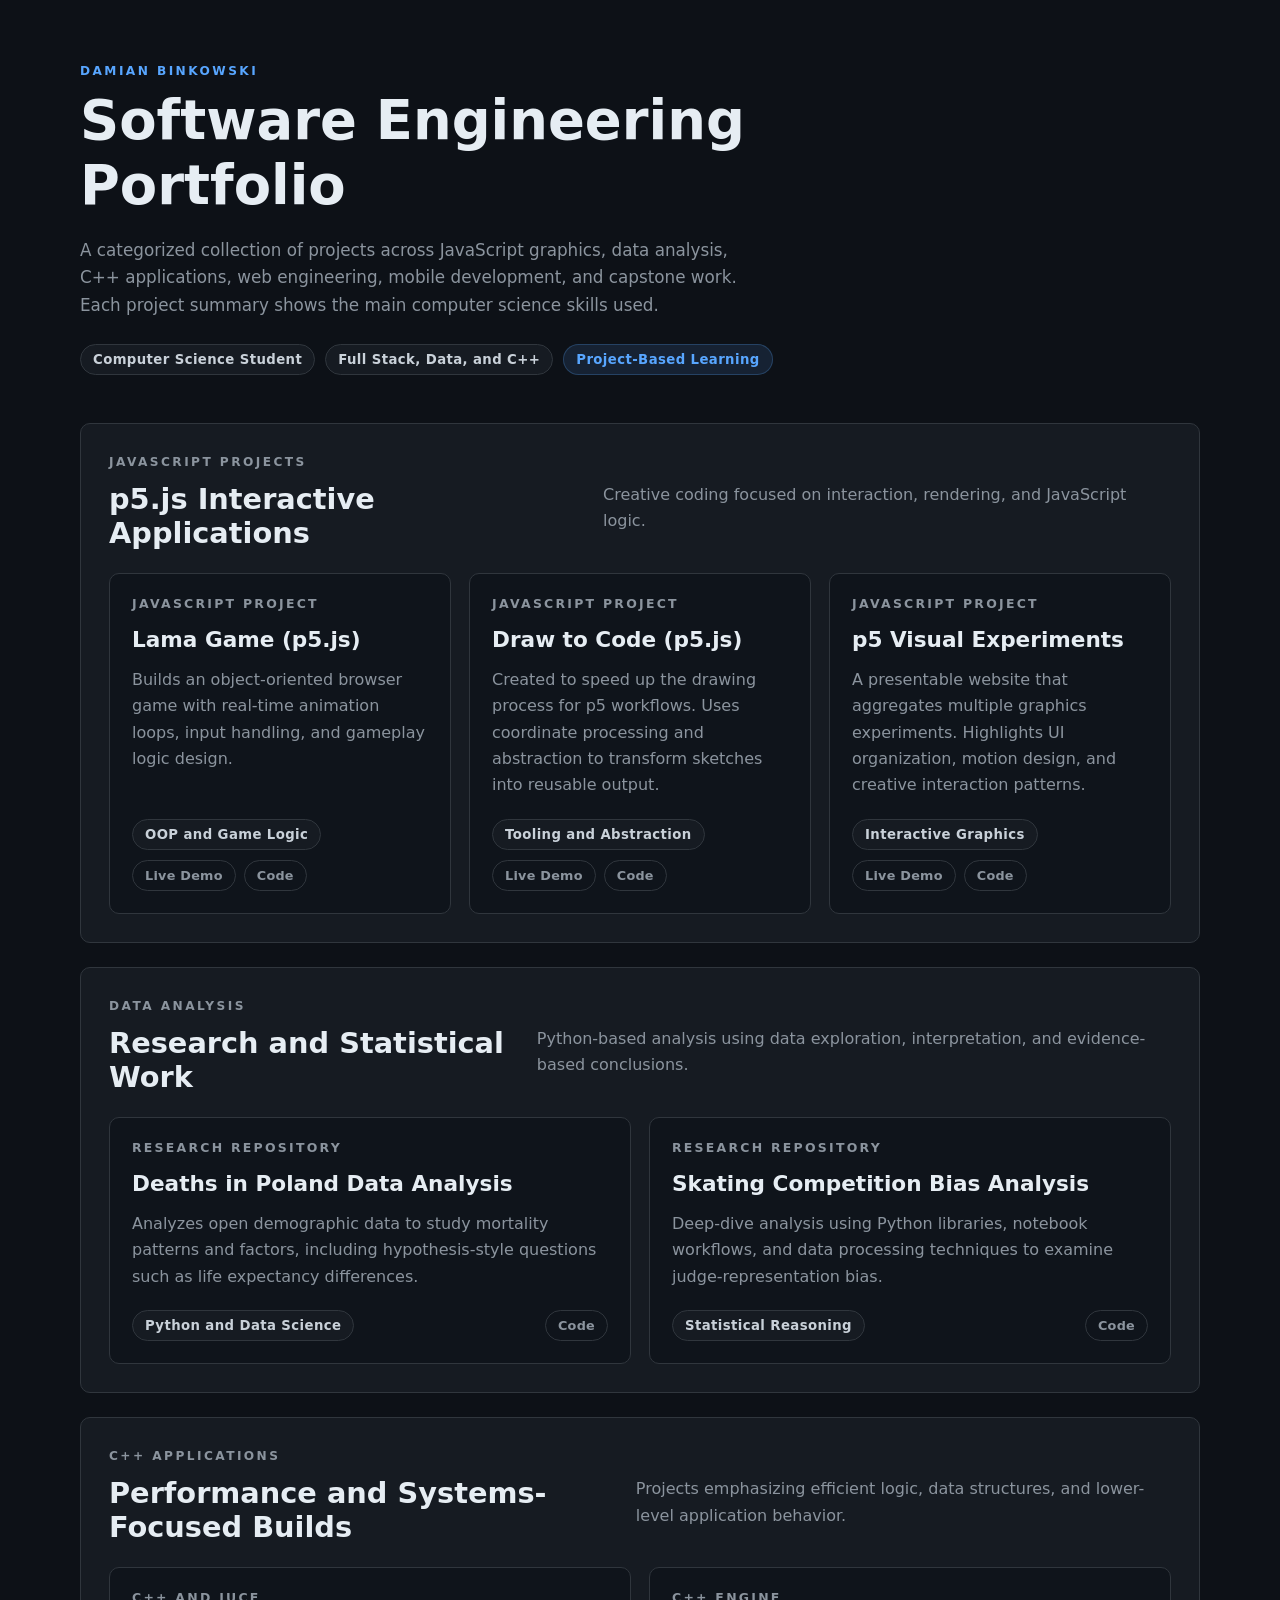
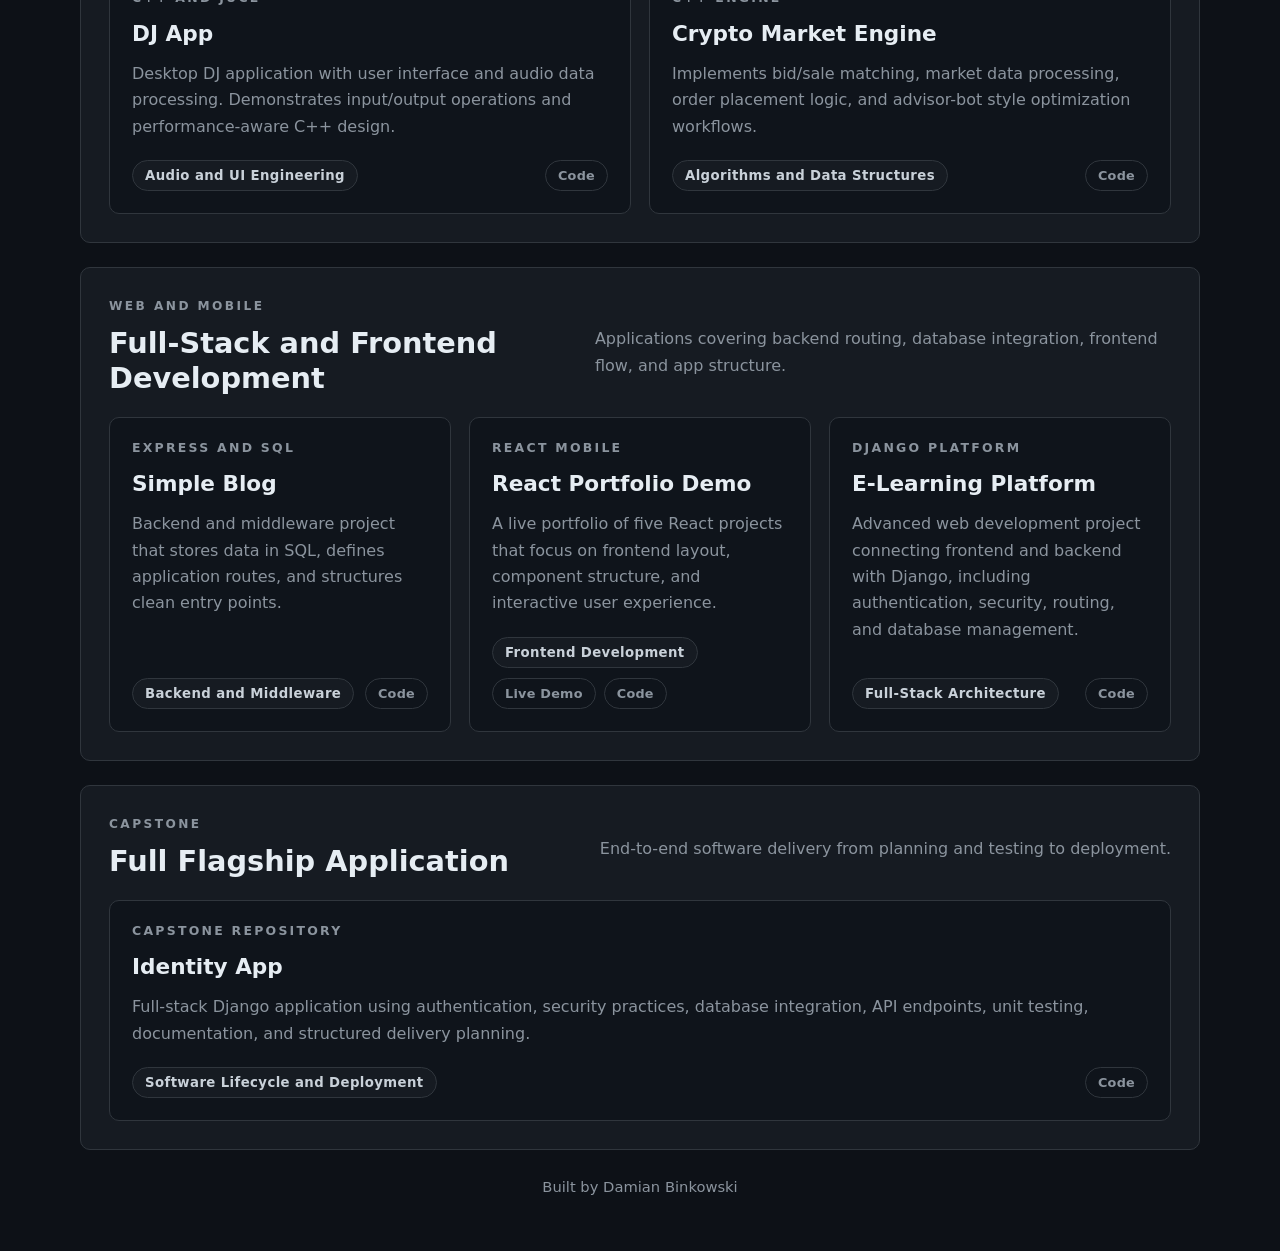
==== index.html @ cc0435a4 "Build portfolio homepage and clean project documentation" ====
<!DOCTYPE html>
<html lang="en">
<head>
	<meta charset="UTF-8" />
	<meta name="viewport" content="width=device-width, initial-scale=1.0" />
	<meta
		name="description"
		content="Portfolio of software projects by Damian Binkowski, with links and short skill-focused summaries."
	/>
	<title>Damian Binkowski | Portfolio</title>
	<link rel="stylesheet" href="styles.css" />
</head>
<body>
	<div class="site-shell">
		<header class="hero">
			<p class="eyebrow">Damian Binkowski</p>
			<h1>Software Engineering Portfolio</h1>
			<p class="hero-copy">
				A categorized collection of projects across JavaScript graphics, data analysis,
				C++ applications, web engineering, mobile development, and capstone work.
				Each project summary shows the main computer science skills used.
			</p>
			<div class="hero-meta">
				<span class="pill">Computer Science Student</span>
				<span class="pill">Full Stack, Data, and C++</span>
				<span class="pill pill-accent">Project-Based Learning</span>
			</div>
		</header>

		<main>
			<section class="section-block" id="javascript-projects">
				<div class="section-heading">
					<div>
						<p class="section-label">JavaScript Projects</p>
						<h2>p5.js Interactive Applications</h2>
					</div>
					<p>Creative coding focused on interaction, rendering, and JavaScript logic.</p>
				</div>

				<div class="project-grid">
					<article class="project-card">
						<span class="card-number">JavaScript Project</span>
						<h3>Lama Game (p5.js)</h3>
						<p>
							Builds an object-oriented browser game with real-time animation loops,
							input handling, and gameplay logic design.
						</p>
						<div class="card-footer">
							<span class="tag">OOP and Game Logic</span>
							<div class="card-actions">
								<a class="action-btn" href="https://dambinkowski.github.io/LamaGameP5/" target="_blank" rel="noopener noreferrer">Live Demo</a>
								<a class="action-btn" href="https://github.com/dambinkowski/LamaGameP5" target="_blank" rel="noopener noreferrer">Code</a>
							</div>
						</div>
					</article>

					<article class="project-card">
						<span class="card-number">JavaScript Project</span>
						<h3>Draw to Code (p5.js)</h3>
						<p>
							Created to speed up the drawing process for p5 workflows.
							Uses coordinate processing and abstraction to transform sketches into reusable output.
						</p>
						<div class="card-footer">
							<span class="tag">Tooling and Abstraction</span>
							<div class="card-actions">
								<a class="action-btn" href="https://dambinkowski.github.io/draw-to-codeP5/" target="_blank" rel="noopener noreferrer">Live Demo</a>
								<a class="action-btn" href="https://github.com/dambinkowski/draw-to-codeP5" target="_blank" rel="noopener noreferrer">Code</a>
							</div>
						</div>
					</article>

					<article class="project-card">
						<span class="card-number">JavaScript Project</span>
						<h3>p5 Visual Experiments</h3>
						<p>
							A presentable website that aggregates multiple graphics experiments.
							Highlights UI organization, motion design, and creative interaction patterns.
						</p>
						<div class="card-footer">
							<span class="tag">Interactive Graphics</span>
							<div class="card-actions">
								<a class="action-btn" href="https://dambinkowski.github.io/p5projects/?p=projects%2F1-mouse-follow-colors%2F" target="_blank" rel="noopener noreferrer">Live Demo</a>
								<a class="action-btn" href="https://github.com/dambinkowski/p5projects" target="_blank" rel="noopener noreferrer">Code</a>
							</div>
						</div>
					</article>
				</div>
			</section>

			<section class="section-block" id="data-analysis">
				<div class="section-heading">
					<div>
						<p class="section-label">Data Analysis</p>
						<h2>Research and Statistical Work</h2>
					</div>
					<p>Python-based analysis using data exploration, interpretation, and evidence-based conclusions.</p>
				</div>

				<div class="project-grid">
					<article class="project-card">
						<span class="card-number">Research Repository</span>
						<h3>Deaths in Poland Data Analysis</h3>
						<p>
							Analyzes open demographic data to study mortality patterns and factors,
							including hypothesis-style questions such as life expectancy differences.
						</p>
						<div class="card-footer">
							<span class="tag">Python and Data Science</span>
							<div class="card-actions">
								<a class="action-btn" href="https://github.com/dambinkowski/DjangoDataAnalysisDeathsInPoland" target="_blank" rel="noopener noreferrer">Code</a>
							</div>
						</div>
					</article>

					<article class="project-card">
						<span class="card-number">Research Repository</span>
						<h3>Skating Competition Bias Analysis</h3>
						<p>
							Deep-dive analysis using Python libraries, notebook workflows,
							and data processing techniques to examine judge-representation bias.
						</p>
						<div class="card-footer">
							<span class="tag">Statistical Reasoning</span>
							<div class="card-actions">
								<a class="action-btn" href="https://github.com/dambinkowski/SkatingCompetitionBiasAnalysis" target="_blank" rel="noopener noreferrer">Code</a>
							</div>
						</div>
					</article>
				</div>
			</section>

			<section class="section-block" id="cpp-apps">
				<div class="section-heading">
					<div>
						<p class="section-label">C++ Applications</p>
						<h2>Performance and Systems-Focused Builds</h2>
					</div>
					<p>Projects emphasizing efficient logic, data structures, and lower-level application behavior.</p>
				</div>

				<div class="project-grid">
					<article class="project-card">
						<span class="card-number">C++ and JUCE</span>
						<h3>DJ App</h3>
						<p>
							Desktop DJ application with user interface and audio data processing.
							Demonstrates input/output operations and performance-aware C++ design.
						</p>
						<div class="card-footer">
							<span class="tag">Audio and UI Engineering</span>
							<div class="card-actions">
								<a class="action-btn" href="https://github.com/dambinkowski/djapp" target="_blank" rel="noopener noreferrer">Code</a>
							</div>
						</div>
					</article>

					<article class="project-card">
						<span class="card-number">C++ Engine</span>
						<h3>Crypto Market Engine</h3>
						<p>
							Implements bid/sale matching, market data processing,
							order placement logic, and advisor-bot style optimization workflows.
						</p>
						<div class="card-footer">
							<span class="tag">Algorithms and Data Structures</span>
							<div class="card-actions">
								<a class="action-btn" href="https://github.com/dambinkowski/marketcryptoengine" target="_blank" rel="noopener noreferrer">Code</a>
							</div>
						</div>
					</article>
				</div>
			</section>

			<section class="section-block" id="web-mobile-projects">
				<div class="section-heading">
					<div>
						<p class="section-label">Web and Mobile</p>
						<h2>Full-Stack and Frontend Development</h2>
					</div>
					<p>Applications covering backend routing, database integration, frontend flow, and app structure.</p>
				</div>

				<div class="project-grid">
					<article class="project-card">
						<span class="card-number">Express and SQL</span>
						<h3>Simple Blog</h3>
						<p>
							Backend and middleware project that stores data in SQL,
							defines application routes, and structures clean entry points.
						</p>
						<div class="card-footer">
							<span class="tag">Backend and Middleware</span>
							<div class="card-actions">
								<a class="action-btn" href="https://github.com/dambinkowski/simple-blog" target="_blank" rel="noopener noreferrer">Code</a>
							</div>
						</div>
					</article>

					<article class="project-card">
						<span class="card-number">React Mobile</span>
						<h3>React Portfolio Demo</h3>
						<p>
							A live portfolio of five React projects that focus on frontend layout,
							component structure, and interactive user experience.
						</p>
						<div class="card-footer">
							<span class="tag">Frontend Development</span>
							<div class="card-actions">
								<a class="action-btn" href="https://dambinkowski.github.io/reactPortfolio/index.html" target="_blank" rel="noopener noreferrer">Live Demo</a>
								<a class="action-btn" href="https://github.com/dambinkowski/reactPortfolio" target="_blank" rel="noopener noreferrer">Code</a>
							</div>
						</div>
					</article>

					<article class="project-card">
						<span class="card-number">Django Platform</span>
						<h3>E-Learning Platform</h3>
						<p>
							Advanced web development project connecting frontend and backend with Django,
							including authentication, security, routing, and database management.
						</p>
						<div class="card-footer">
							<span class="tag">Full-Stack Architecture</span>
							<div class="card-actions">
								<a class="action-btn" href="https://github.com/dambinkowski/eplatform" target="_blank" rel="noopener noreferrer">Code</a>
							</div>
						</div>
					</article>
				</div>
			</section>

			<section class="section-block" id="capstone">
				<div class="section-heading">
					<div>
						<p class="section-label">Capstone</p>
						<h2>Full Flagship Application</h2>
					</div>
					<p>End-to-end software delivery from planning and testing to deployment.</p>
				</div>

				<div class="project-grid">
					<article class="project-card">
						<span class="card-number">Capstone Repository</span>
						<h3>Identity App</h3>
						<p>
							Full-stack Django application using authentication, security practices,
							database integration, API endpoints, unit testing, documentation,
							and structured delivery planning.
						</p>
						<div class="card-footer">
							<span class="tag">Software Lifecycle and Deployment</span>
							<div class="card-actions">
								<a class="action-btn" href="https://github.com/dambinkowski/IdentityApp" target="_blank" rel="noopener noreferrer">Code</a>
							</div>
						</div>
					</article>

				</div>
			</section>
		</main>

		<footer class="repo-footer">Built by Damian Binkowski</footer>
	</div>
</body>
</html>
---- styles.css ----
:root {
  --bg: #0d1117;
  --bg-soft: #161b22;
  --surface: #161b22;
  --surface-strong: #0f141b;
  --text: #c9d1d9;
  --heading: #e6edf3;
  --muted: #8b949e;
  --line: #30363d;
  --accent: #58a6ff;
  --accent-soft: rgba(88, 166, 255, 0.12);
  --success: #238636;
  --warning: #9e6a03;
  --shadow: none;
  --radius-xl: 12px;
  --radius-lg: 10px;
  --radius-md: 8px;
}

* {
  box-sizing: border-box;
}

html {
  scroll-behavior: smooth;
}

body {
  margin: 0;
  min-height: 100vh;
  color: var(--text);
  font-family: "Segoe UI", system-ui, sans-serif;
  background: var(--bg);
}

a {
  color: inherit;
}

.site-shell {
  width: min(1120px, calc(100% - 32px));
  margin: 0 auto;
  padding: 28px 0 56px;
}

.hero,
.page-hero {
  padding: 36px 0 24px;
}

.eyebrow,
.section-label,
.mini-label {
  margin: 0 0 10px;
  font-size: 0.76rem;
  font-weight: 700;
  letter-spacing: 0.2em;
  text-transform: uppercase;
  color: var(--accent);
}

.hero h1,
.page-hero h1,
.section-heading h2,
.content-card h2,
.content-card h3,
.project-card h3,
.preview-title,
.placeholder-box h3 {
  margin: 0;
  font-family: "Segoe UI", system-ui, sans-serif;
  font-weight: 600;
  line-height: 1.2;
  color: var(--heading);
}

.hero h1,
.page-hero h1 {
  max-width: 18ch;
  font-size: clamp(2.2rem, 5vw, 3.4rem);
}

.hero-copy,
.page-subtitle,
.section-heading p,
.content-card p,
.summary-box,
.placeholder-box p,
.project-card p,
.top-nav a {
  color: var(--muted);
  line-height: 1.65;
}

.hero-copy,
.page-subtitle {
  max-width: 62ch;
  margin: 18px 0 0;
  font-size: 1.05rem;
}

.hero-meta,
.meta-row,
.card-footer,
.inline-list,
.top-nav {
  display: flex;
  flex-wrap: wrap;
  gap: 10px;
}

.hero-meta,
.meta-row {
  margin-top: 24px;
}

.pill,
.tag,
.status {
  display: inline-flex;
  align-items: center;
  gap: 8px;
  padding: 7px 12px;
  border-radius: 999px;
  border: 1px solid var(--line);
  font-size: 0.83rem;
  font-weight: 700;
  letter-spacing: 0.03em;
}

.pill,
.tag {
  background: var(--surface);
}

.pill-accent,
.status.complete {
  color: var(--accent);
  background: var(--accent-soft);
  border-color: rgba(88, 166, 255, 0.24);
}

.status.building {
  background: rgba(158, 106, 3, 0.14);
  color: #d29922;
  border-color: rgba(210, 153, 34, 0.24);
}

.section-block,
.content-card,
.placeholder-box {
  margin-top: 24px;
  padding: 28px;
  border-radius: var(--radius-lg);
  border: 1px solid var(--line);
  background: var(--surface);
}

.section-heading {
  display: flex;
  justify-content: space-between;
  gap: 20px;
  align-items: end;
}

.section-heading h2 {
  font-size: 1.8rem;
}

.project-grid {
  display: grid;
  grid-template-columns: repeat(auto-fit, minmax(220px, 1fr));
  gap: 18px;
  margin-top: 22px;
}

.project-card {
  display: flex;
  flex-direction: column;
  justify-content: space-between;
  min-height: 220px;
  padding: 22px;
  text-decoration: none;
  border-radius: var(--radius-lg);
  border: 1px solid var(--line);
  background: var(--surface-strong);
  transform: translateY(0);
  transition: border-color 180ms ease, background 180ms ease;
}

.project-card:hover,
.project-card:focus-visible {
  border-color: var(--accent);
  background: #111821;
}

.card-number {
  font-size: 0.78rem;
  font-weight: 800;
  letter-spacing: 0.18em;
  text-transform: uppercase;
  color: var(--muted);
}

.project-card h3 {
  margin-top: 16px;
  font-size: 1.35rem;
}

.project-card p {
  margin: 14px 0 20px;
}

.card-footer {
  justify-content: space-between;
  align-items: center;
  margin-top: auto;
}

.card-actions {
  display: flex;
  flex-wrap: wrap;
  gap: 8px;
}

.action-btn {
  display: inline-flex;
  align-items: center;
  justify-content: center;
  padding: 7px 12px;
  border-radius: 999px;
  border: 1px solid var(--line);
  background: transparent;
  color: var(--muted);
  text-decoration: none;
  font-size: 0.8rem;
  font-weight: 700;
  letter-spacing: 0.02em;
  transition: border-color 160ms ease, color 160ms ease, background 160ms ease;
}

.action-btn:hover,
.action-btn:focus-visible {
  border-color: #ffffff;
  color: #ffffff;
  background: rgba(88, 166, 255, 0.1);
}

.project-card:hover .action-btn,
.project-card:focus-within .action-btn {
  border-color: rgba(88, 166, 255, 0.28);
  color: var(--accent);
  background: var(--accent-soft);
}

.project-card:hover .action-btn:hover,
.project-card:hover .action-btn:focus-visible,
.project-card:focus-within .action-btn:hover,
.project-card:focus-within .action-btn:focus-visible {
  border-color: #ffffff;
  color: #ffffff;
  background: rgba(88, 166, 255, 0.1);
}

.action-btn.is-disabled {
  opacity: 0.55;
  pointer-events: none;
}

.top-nav {
  margin-bottom: 14px;
}

.top-nav a {
  text-decoration: none;
  font-weight: 700;
  color: var(--accent);
}

.two-column {
  display: grid;
  grid-template-columns: 1.1fr 0.9fr;
  gap: 24px;
  margin-top: 24px;
}

.summary-box {
  padding: 22px;
  border-radius: var(--radius-lg);
  border: 1px solid var(--line);
  background: var(--surface-strong);
}

.summary-box ul,
.inline-list {
  margin: 14px 0 0;
  padding-left: 18px;
}

.summary-box li,
.inline-list li {
  margin-bottom: 10px;
  color: var(--muted);
}

.preview-panel {
  padding: 20px;
  border-radius: var(--radius-lg);
  background: var(--surface-strong);
  border: 1px solid var(--line);
}

.preview-title {
  font-size: 1.5rem;
  margin-bottom: 14px;
}

.preview-caption {
  margin: 0 0 16px;
  color: var(--muted);
}

.project-screenshot {
  width: 100%;
  max-width: 420px;
  height: auto;
  display: block;
  margin: 0 auto 14px;
  border-radius: var(--radius-md);
  border: 1px solid var(--line);
  background: #0d1117;
}

.snack-note {
  margin: 0 0 10px;
  color: var(--muted);
  font-size: 0.9rem;
}

.snack-embed {
  width: 100%;
  min-height: 620px;
  border: 1px solid var(--line);
  border-radius: var(--radius-md);
  background: #0d1117;
}

.mock-stage {
  display: grid;
  place-items: center;
  min-height: 340px;
  padding: 22px;
  border-radius: var(--radius-md);
  background: #0d1117;
  border: 1px solid var(--line);
  overflow: hidden;
}

.badge-preview {
  width: min(100%, 520px);
  min-height: 220px;
  padding: 28px;
  border-radius: var(--radius-md);
  background: #b91c1c;
  color: #fff;
  display: flex;
  flex-direction: column;
  justify-content: center;
}

.badge-preview .hello {
  font-size: clamp(2.6rem, 7vw, 4.8rem);
  font-weight: 900;
  letter-spacing: 0.04em;
  text-transform: uppercase;
}

.badge-preview .sub {
  margin-top: 4px;
  font-size: clamp(1rem, 3vw, 1.4rem);
  font-weight: 700;
  letter-spacing: 0.18em;
  text-transform: uppercase;
}

.name-strip {
  margin-top: 18px;
  padding: 20px;
  border-radius: var(--radius-md);
  background: #fff;
  color: #221d18;
  text-align: center;
  font-family: "Segoe UI", system-ui, sans-serif;
  font-size: clamp(2rem, 5vw, 3rem);
  font-weight: 700;
}

.board-preview {
  width: min(100%, 420px);
  aspect-ratio: 1;
  display: grid;
  grid-template-columns: repeat(3, 1fr);
  gap: 10px;
}

.board-cell {
  display: grid;
  place-items: center;
  border-radius: var(--radius-md);
  color: #fff;
  font-size: clamp(2rem, 8vw, 4rem);
  font-weight: 900;
}

.code-block {
  overflow-x: auto;
  margin-top: 20px;
  padding: 20px;
  border-radius: var(--radius-lg);
  border: 1px solid var(--line);
  background: #0d1117;
  color: var(--text);
}

.code-block pre {
  margin: 0;
  font-family: "SFMono-Regular", Consolas, "Liberation Mono", Menlo, monospace;
  font-size: 0.92rem;
  line-height: 1.65;
}

.placeholder-box {
  display: grid;
  gap: 14px;
}

.placeholder-box h3 {
  font-size: 2rem;
}

.repo-footer {
  margin-top: 28px;
  color: var(--muted);
  text-align: center;
  font-size: 0.92rem;
}

@media (max-width: 860px) {
  .site-shell {
    width: min(100% - 20px, 1120px);
    padding-top: 16px;
  }

  .hero,
  .page-hero,
  .section-block,
  .content-card,
  .placeholder-box {
    padding: 22px;
  }

  .two-column {
    grid-template-columns: 1fr;
  }

  .section-heading {
    align-items: start;
    flex-direction: column;
  }

  .card-footer {
    align-items: start;
  }
}
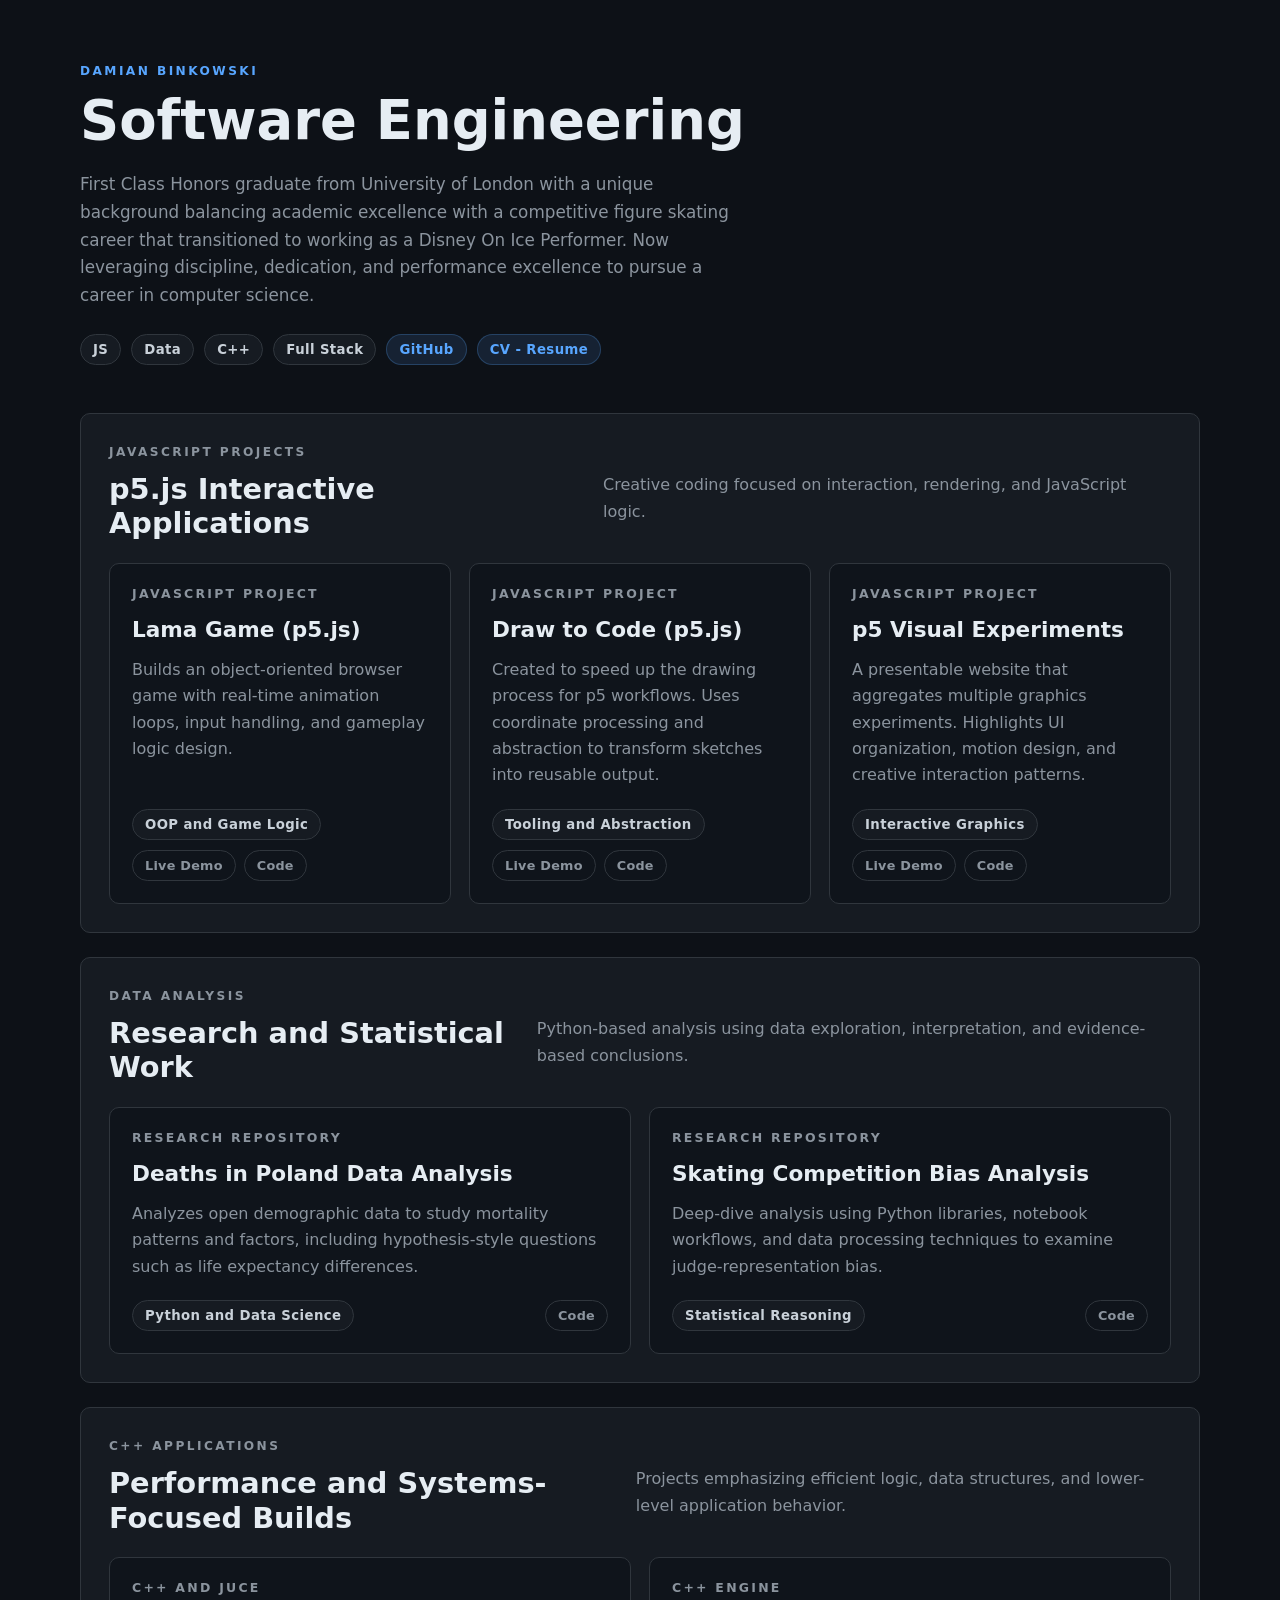
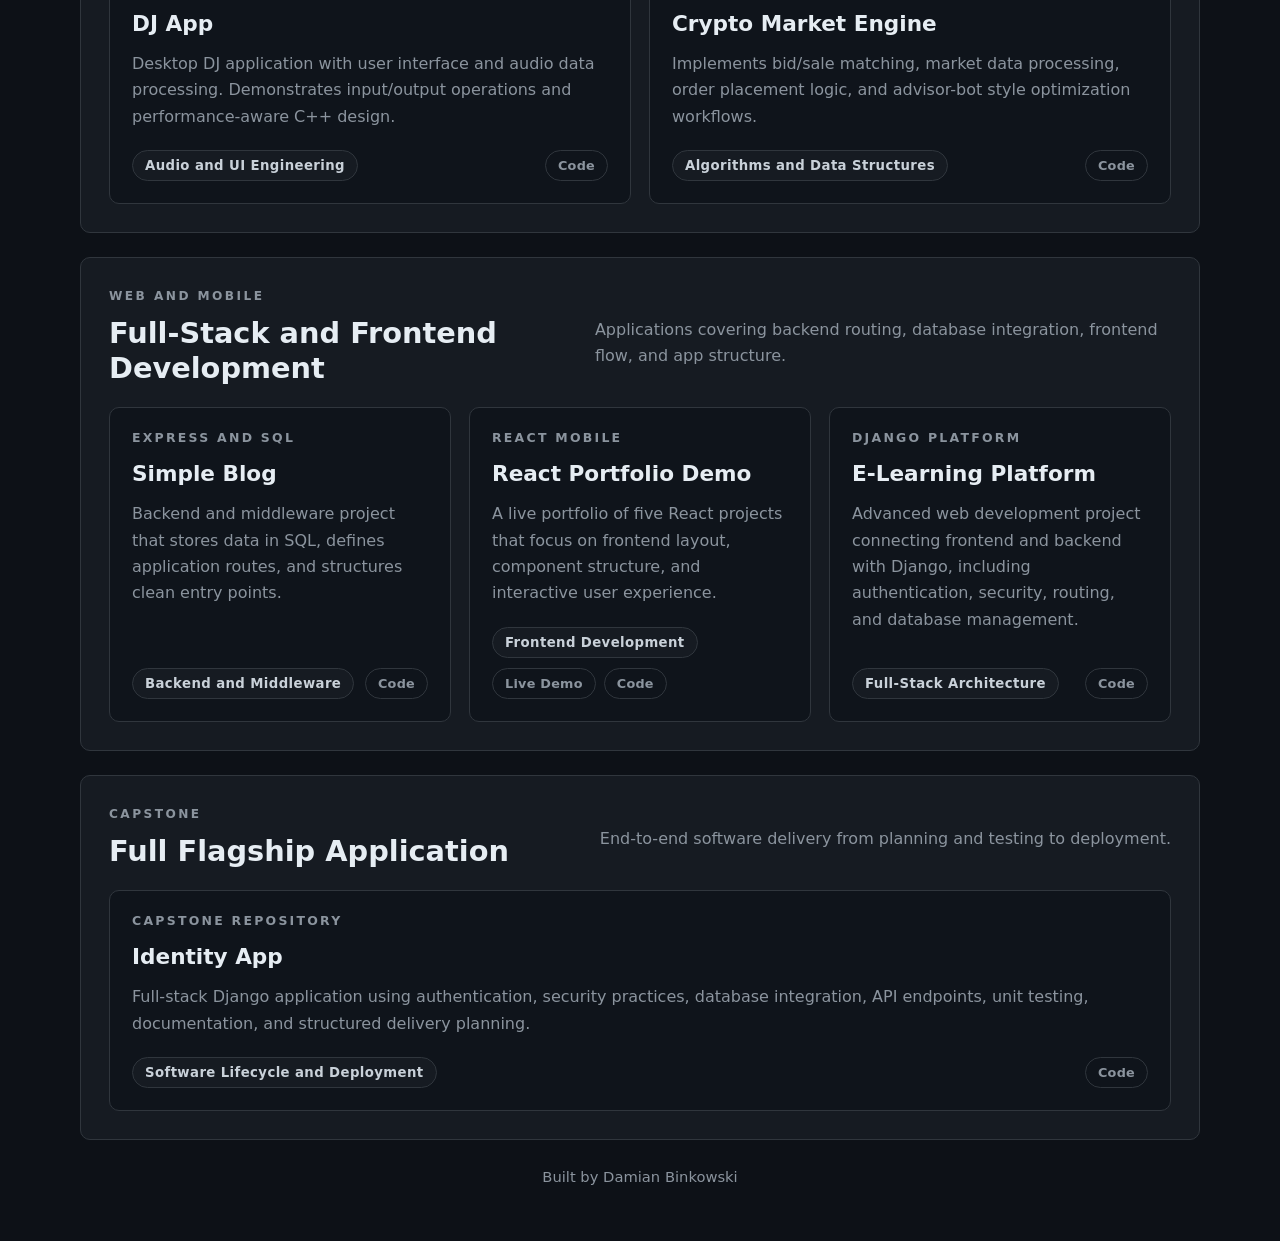
==== commit b992f8af: "Add HTML CV page with clickable skill links and restructured resume layout" ====
--- a/index.html
+++ b/index.html
@@ -14,16 +14,17 @@
 	<div class="site-shell">
 		<header class="hero">
 			<p class="eyebrow">Damian Binkowski</p>
-			<h1>Software Engineering Portfolio</h1>
+			<h1>Software Engineering</h1>
 			<p class="hero-copy">
-				A categorized collection of projects across JavaScript graphics, data analysis,
-				C++ applications, web engineering, mobile development, and capstone work.
-				Each project summary shows the main computer science skills used.
+				First Class Honors graduate from University of London with a unique background balancing academic excellence with a competitive figure skating career that transitioned to working as a Disney On Ice Performer. Now leveraging discipline, dedication, and performance excellence to pursue a career in computer science. 
 			</p>
 			<div class="hero-meta">
-				<span class="pill">Computer Science Student</span>
-				<span class="pill">Full Stack, Data, and C++</span>
-				<span class="pill pill-accent">Project-Based Learning</span>
+				<a class="pill" href="#javascript-projects">JS</a>
+				<a class="pill" href="#data-analysis">Data</a>
+				<a class="pill" href="#cpp-apps">C++</a>
+				<a class="pill" href="#web-mobile-projects">Full Stack</a>
+				<a class="pill pill-accent" href="https://github.com/dambinkowski" target="_blank" rel="noopener noreferrer">GitHub</a>
+				<a class="pill pill-accent" href="cv/index.html">CV - Resume</a>
 			</div>
 		</header>
 
--- a/styles.css
+++ b/styles.css
@@ -131,6 +131,19 @@
 .pill,
 .tag {
   background: var(--surface);
+  text-decoration: none;
+}
+
+a.pill {
+  cursor: pointer;
+  transition: border-color 160ms ease, background 160ms ease;
+}
+
+a.pill:hover,
+a.pill:focus-visible {
+  border-color: var(--accent);
+  background: var(--accent-soft);
+  color: var(--accent);
 }
 
 .pill-accent,
@@ -445,6 +458,48 @@
   font-size: 0.92rem;
 }
 
+.resume-intro-grid {
+  display: grid;
+  grid-template-columns: 1.2fr 0.8fr;
+  gap: 18px;
+}
+
+.resume-list {
+  display: grid;
+  gap: 14px;
+  margin-top: 18px;
+}
+
+.resume-item {
+  padding: 18px;
+  border-radius: var(--radius-md);
+  border: 1px solid var(--line);
+  background: var(--surface-strong);
+}
+
+.resume-item-head {
+  display: flex;
+  justify-content: space-between;
+  gap: 14px;
+  align-items: center;
+  margin-bottom: 10px;
+}
+
+.resume-item h3 {
+  margin: 0;
+  font-size: 1.12rem;
+  color: var(--heading);
+}
+
+.resume-item p {
+  margin: 0;
+  color: var(--muted);
+}
+
+.resume-bullets {
+  margin-top: 8px;
+}
+
 @media (max-width: 860px) {
   .site-shell {
     width: min(100% - 20px, 1120px);
@@ -471,4 +526,13 @@
   .card-footer {
     align-items: start;
   }
+
+  .resume-intro-grid {
+    grid-template-columns: 1fr;
+  }
+
+  .resume-item-head {
+    align-items: start;
+    flex-direction: column;
+  }
 }
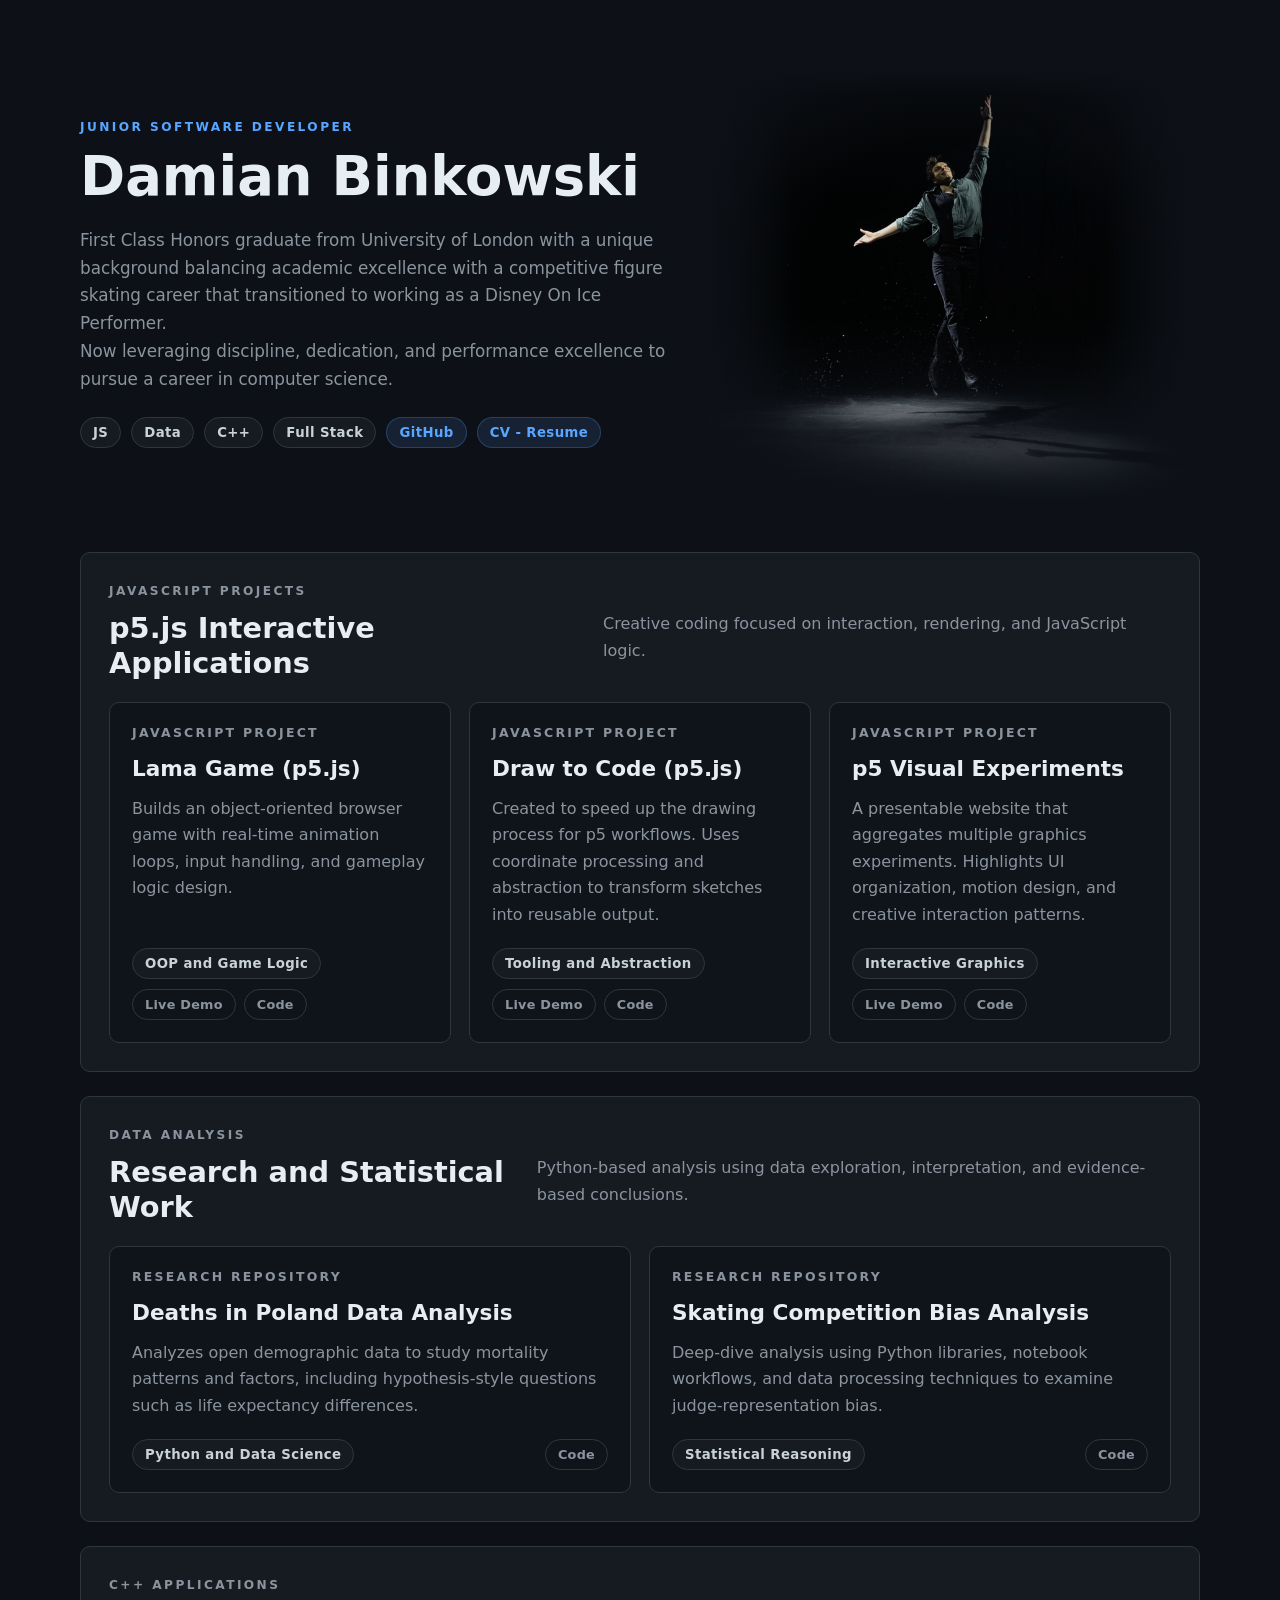
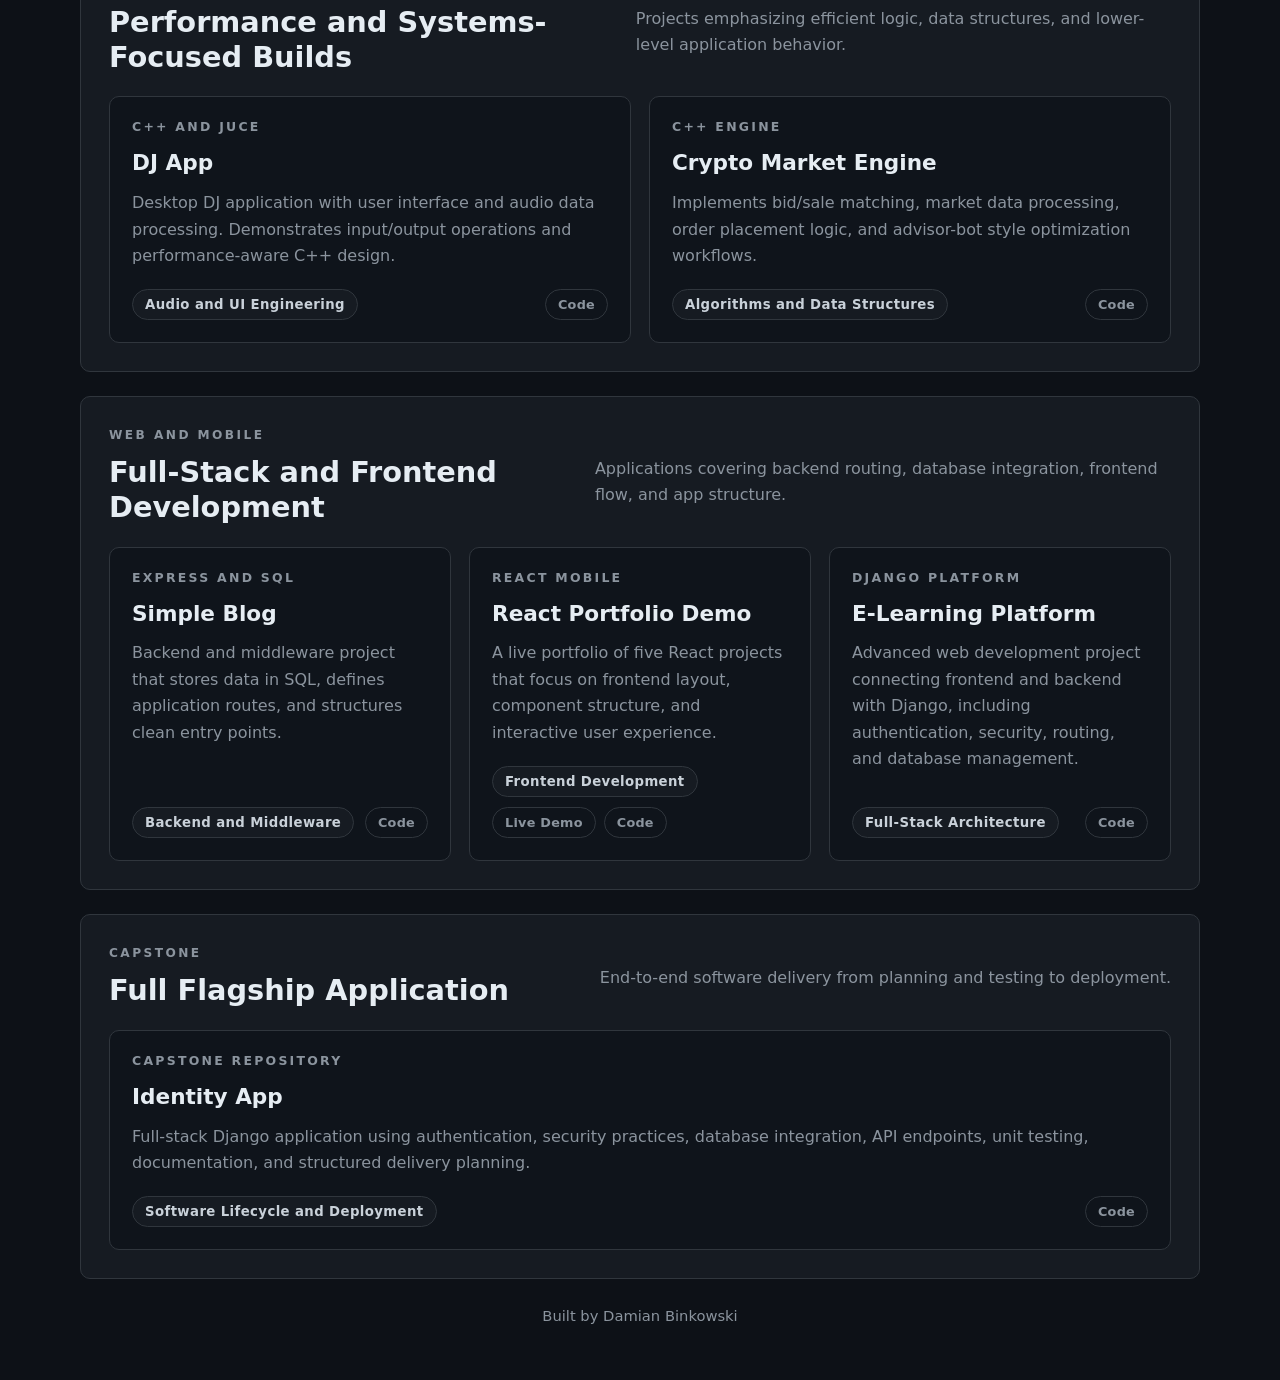
==== commit 1011ecd8: "Refine hero layout with faded profile image and styling tweaks" ====
--- a/index.html
+++ b/index.html
@@ -13,18 +13,23 @@
 <body>
 	<div class="site-shell">
 		<header class="hero">
-			<p class="eyebrow">Damian Binkowski</p>
-			<h1>Software Engineering</h1>
-			<p class="hero-copy">
-				First Class Honors graduate from University of London with a unique background balancing academic excellence with a competitive figure skating career that transitioned to working as a Disney On Ice Performer. Now leveraging discipline, dedication, and performance excellence to pursue a career in computer science. 
-			</p>
-			<div class="hero-meta">
-				<a class="pill" href="#javascript-projects">JS</a>
-				<a class="pill" href="#data-analysis">Data</a>
-				<a class="pill" href="#cpp-apps">C++</a>
-				<a class="pill" href="#web-mobile-projects">Full Stack</a>
-				<a class="pill pill-accent" href="https://github.com/dambinkowski" target="_blank" rel="noopener noreferrer">GitHub</a>
-				<a class="pill pill-accent" href="cv/index.html">CV - Resume</a>
+			<div class="hero-layout">
+				<div class="hero-content">
+					<p class="eyebrow">Junior Software Developer</p>
+					<h1>Damian Binkowski</h1>
+					<p class="hero-copy">
+						First Class Honors graduate from University of London with a unique background balancing academic excellence with a competitive figure skating career that transitioned to working as a Disney On Ice Performer. <br>Now leveraging discipline, dedication, and performance excellence to pursue a career in computer science.
+					</p>
+					<div class="hero-meta">
+						<a class="pill" href="#javascript-projects">JS</a>
+						<a class="pill" href="#data-analysis">Data</a>
+						<a class="pill" href="#cpp-apps">C++</a>
+						<a class="pill" href="#web-mobile-projects">Full Stack</a>
+						<a class="pill pill-accent" href="https://github.com/dambinkowski" target="_blank" rel="noopener noreferrer">GitHub</a>
+						<a class="pill pill-accent" href="cv/index.html">CV - Resume</a>
+					</div>
+				</div>
+				<div class="hero-photo" aria-hidden="true"></div>
 			</div>
 		</header>
 
--- a/styles.css
+++ b/styles.css
@@ -48,6 +48,33 @@
   padding: 36px 0 24px;
 }
 
+.hero-layout {
+  display: grid;
+  grid-template-columns: minmax(0, 1.08fr) minmax(280px, 0.92fr);
+  gap: 28px;
+  align-items: center;
+}
+
+.hero-content {
+  min-width: 0;
+}
+
+.hero-photo {
+  width: 100%;
+  min-height: 440px;
+  border-radius: var(--radius-lg);
+  background:
+    linear-gradient(to bottom, #0d1117 0%, rgba(13, 17, 23, 0) 7%),
+    radial-gradient(circle at center, rgba(13, 17, 23, 0) 44%, #0d1117 100%),
+    linear-gradient(to bottom, rgba(13, 17, 23, 0) 58%, #0d1117 100%),
+    linear-gradient(to right, #0d1117 0%, rgba(13, 17, 23, 0) 19%, rgba(13, 17, 23, 0) 81%, #0d1117 100%),
+    linear-gradient(to top, rgba(13, 17, 23, 0.55) 0%, rgba(13, 17, 23, 0.12) 30%, rgba(13, 17, 23, 0.12) 70%, rgba(13, 17, 23, 0.55) 100%),
+    url("assets/images/profile.png");
+  background-size: cover, cover, cover, cover, cover, contain;
+  background-position: center, center, center, center, center, center top;
+  background-repeat: no-repeat, no-repeat, no-repeat, no-repeat, no-repeat, no-repeat;
+}
+
 .eyebrow,
 .section-label,
 .mini-label {
@@ -514,6 +541,16 @@
     padding: 22px;
   }
 
+  .hero-layout {
+    grid-template-columns: 1fr;
+    gap: 18px;
+  }
+
+  .hero-photo {
+    min-height: 340px;
+    background-position: center 12%;
+  }
+
   .two-column {
     grid-template-columns: 1fr;
   }
